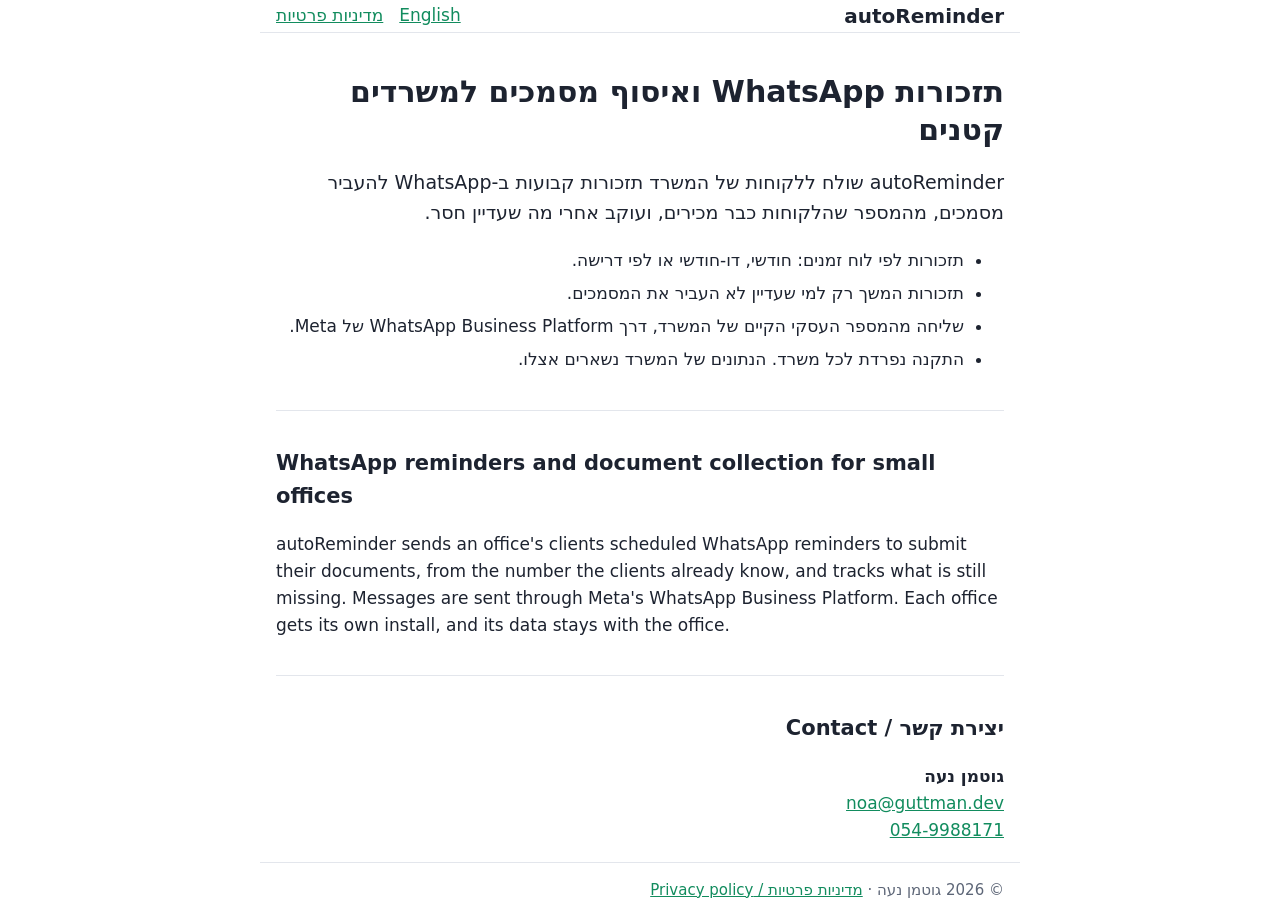
==== index.html @ 76f7b55c "Add the autoReminder business site and privacy policy Co-Authored-By: Claude Opus 5.5 <noreply@anthr" ====
<!doctype html>
<html lang="he" dir="rtl">
  <head>
    <meta charset="utf-8" />
    <meta name="viewport" content="width=device-width, initial-scale=1" />
    <title>autoReminder | גוטמן נעה</title>
    <meta
      name="description"
      content="autoReminder: תזכורות WhatsApp ואיסוף מסמכים למשרדים קטנים. WhatsApp reminders and document collection for small offices."
    />
    <link rel="stylesheet" href="styles.css" />
  </head>
  <body>
    <header class="wrap">
      <p class="brand">autoReminder</p>
      <nav>
        <a href="#en" lang="en">English</a>
        <a href="privacy.html">מדיניות פרטיות</a>
      </nav>
    </header>

    <main class="wrap">
      <section>
        <h1>תזכורות WhatsApp ואיסוף מסמכים למשרדים קטנים</h1>
        <p class="lead">
          autoReminder שולח ללקוחות של המשרד תזכורות קבועות ב-WhatsApp להעביר מסמכים, מהמספר
          שהלקוחות כבר מכירים, ועוקב אחרי מה שעדיין חסר.
        </p>
        <ul class="points">
          <li>תזכורות לפי לוח זמנים: חודשי, דו-חודשי או לפי דרישה.</li>
          <li>תזכורות המשך רק למי שעדיין לא העביר את המסמכים.</li>
          <li>שליחה מהמספר העסקי הקיים של המשרד, דרך WhatsApp Business Platform של Meta.</li>
          <li>התקנה נפרדת לכל משרד. הנתונים של המשרד נשארים אצלו.</li>
        </ul>
      </section>

      <section id="en" lang="en" dir="ltr">
        <h2>WhatsApp reminders and document collection for small offices</h2>
        <p>
          autoReminder sends an office's clients scheduled WhatsApp reminders to submit their
          documents, from the number the clients already know, and tracks what is still missing.
          Messages are sent through Meta's WhatsApp Business Platform. Each office gets its own
          install, and its data stays with the office.
        </p>
      </section>

      <section class="contact">
        <h2>יצירת קשר <span lang="en">/ Contact</span></h2>
        <p>
          <strong>גוטמן נעה</strong><br />
          <a href="mailto:noa@guttman.dev">noa@guttman.dev</a>
          <br />
          <a href="tel:+972549988171" dir="ltr">054-9988171</a>
        </p>
      </section>
    </main>

    <footer class="wrap">
      <p>© 2026 גוטמן נעה · <a href="privacy.html">מדיניות פרטיות / Privacy policy</a></p>
    </footer>
  </body>
</html>
---- styles.css ----
:root {
  --bg: #ffffff;
  --fg: #1d2330;
  --muted: #5d6677;
  --accent: #128c5e;
  --line: #e3e6ec;
  color-scheme: light dark;
}

@media (prefers-color-scheme: dark) {
  :root {
    --bg: #12151b;
    --fg: #e7eaf0;
    --muted: #9aa3b2;
    --accent: #3fc28d;
    --line: #2a2f3a;
  }
}

* {
  box-sizing: border-box;
}

body {
  margin: 0;
  background: var(--bg);
  color: var(--fg);
  font: 17px/1.6 system-ui, -apple-system, 'Segoe UI', Arial, sans-serif;
}

.wrap {
  max-width: 760px;
  margin: 0 auto;
  padding: 0 16px;
}

header {
  display: flex;
  justify-content: space-between;
  align-items: center;
  gap: 16px;
  padding-top: 20px;
  padding-bottom: 20px;
  border-bottom: 1px solid var(--line);
}

header nav {
  display: flex;
  gap: 16px;
}

.brand {
  margin: 0;
  font-weight: 700;
  font-size: 20px;
}

.brand a {
  color: inherit;
  text-decoration: none;
}

a {
  color: var(--accent);
}

h1 {
  font-size: 30px;
  line-height: 1.25;
  margin: 40px 0 16px;
}

h2 {
  font-size: 21px;
  margin: 36px 0 8px;
}

.lead {
  font-size: 19px;
}

.muted {
  color: var(--muted);
}

.points li {
  margin: 6px 0;
}

section + section {
  border-top: 1px solid var(--line);
  margin-top: 36px;
}

footer {
  margin-top: 48px;
  padding-top: 16px;
  padding-bottom: 32px;
  border-top: 1px solid var(--line);
  color: var(--muted);
  font-size: 15px;
}
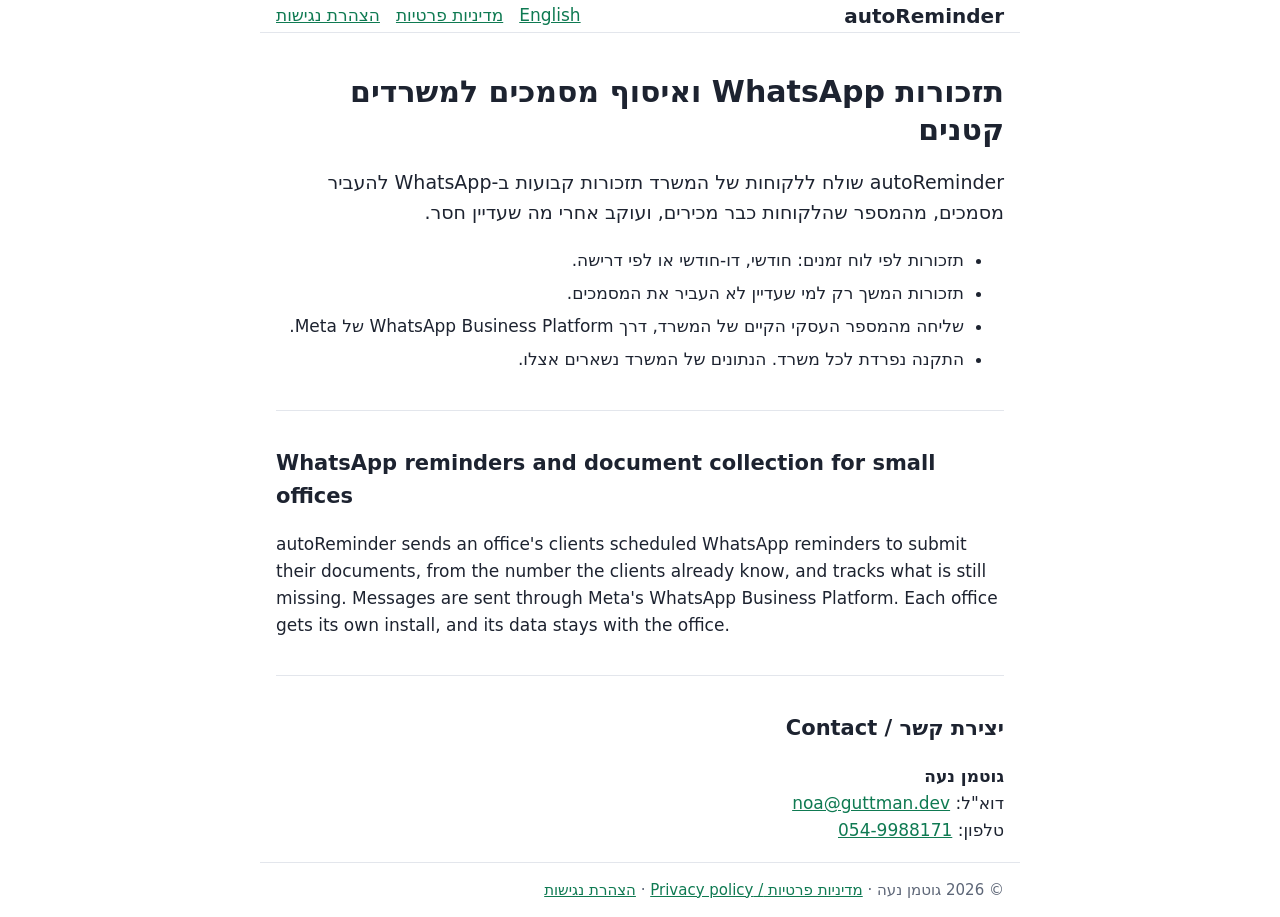
==== commit 3e7d41dd: "Add an accessibility statement and a Hebrew privacy policy, and meet WCAG AA Fix link contrast, add " ====
--- a/index.html
+++ b/index.html
@@ -11,15 +11,17 @@
     <link rel="stylesheet" href="styles.css" />
   </head>
   <body>
+    <a class="skip-link" href="#main">דילוג לתוכן הראשי</a>
     <header class="wrap">
-      <p class="brand">autoReminder</p>
-      <nav>
+      <p class="brand"><a href="./">autoReminder</a></p>
+      <nav aria-label="ניווט ראשי">
         <a href="#en" lang="en">English</a>
         <a href="privacy.html">מדיניות פרטיות</a>
+        <a href="accessibility.html">הצהרת נגישות</a>
       </nav>
     </header>
 
-    <main class="wrap">
+    <main id="main" class="wrap">
       <section>
         <h1>תזכורות WhatsApp ואיסוף מסמכים למשרדים קטנים</h1>
         <p class="lead">
@@ -48,15 +50,18 @@
         <h2>יצירת קשר <span lang="en">/ Contact</span></h2>
         <p>
           <strong>גוטמן נעה</strong><br />
-          <a href="mailto:noa@guttman.dev">noa@guttman.dev</a>
-          <br />
-          <a href="tel:+972549988171" dir="ltr">054-9988171</a>
+          דוא"ל: <a href="mailto:noa@guttman.dev">noa@guttman.dev</a><br />
+          טלפון: <a href="tel:+972549988171" dir="ltr">054-9988171</a>
         </p>
       </section>
     </main>
 
     <footer class="wrap">
-      <p>© 2026 גוטמן נעה · <a href="privacy.html">מדיניות פרטיות / Privacy policy</a></p>
+      <p>
+        © 2026 גוטמן נעה ·
+        <a href="privacy.html">מדיניות פרטיות <span lang="en">/ Privacy policy</span></a> ·
+        <a href="accessibility.html">הצהרת נגישות</a>
+      </p>
     </footer>
   </body>
 </html>
--- a/styles.css
+++ b/styles.css
@@ -2,7 +2,7 @@
   --bg: #ffffff;
   --fg: #1d2330;
   --muted: #5d6677;
-  --accent: #128c5e;
+  --accent: #0f7a52;
   --line: #e3e6ec;
   color-scheme: light dark;
 }
@@ -100,3 +100,38 @@
   color: var(--muted);
   font-size: 15px;
 }
+
+a:hover {
+  text-decoration-thickness: 2px;
+}
+
+:focus-visible {
+  outline: 3px solid var(--accent);
+  outline-offset: 2px;
+  border-radius: 2px;
+}
+
+.skip-link {
+  position: absolute;
+  inset-inline-start: 8px;
+  top: -48px;
+  padding: 8px 12px;
+  background: var(--fg);
+  color: var(--bg);
+  z-index: 10;
+}
+
+.skip-link:focus {
+  top: 8px;
+}
+
+header nav {
+  flex-wrap: wrap;
+}
+
+@media (prefers-reduced-motion: reduce) {
+  * {
+    scroll-behavior: auto !important;
+    transition: none !important;
+  }
+}
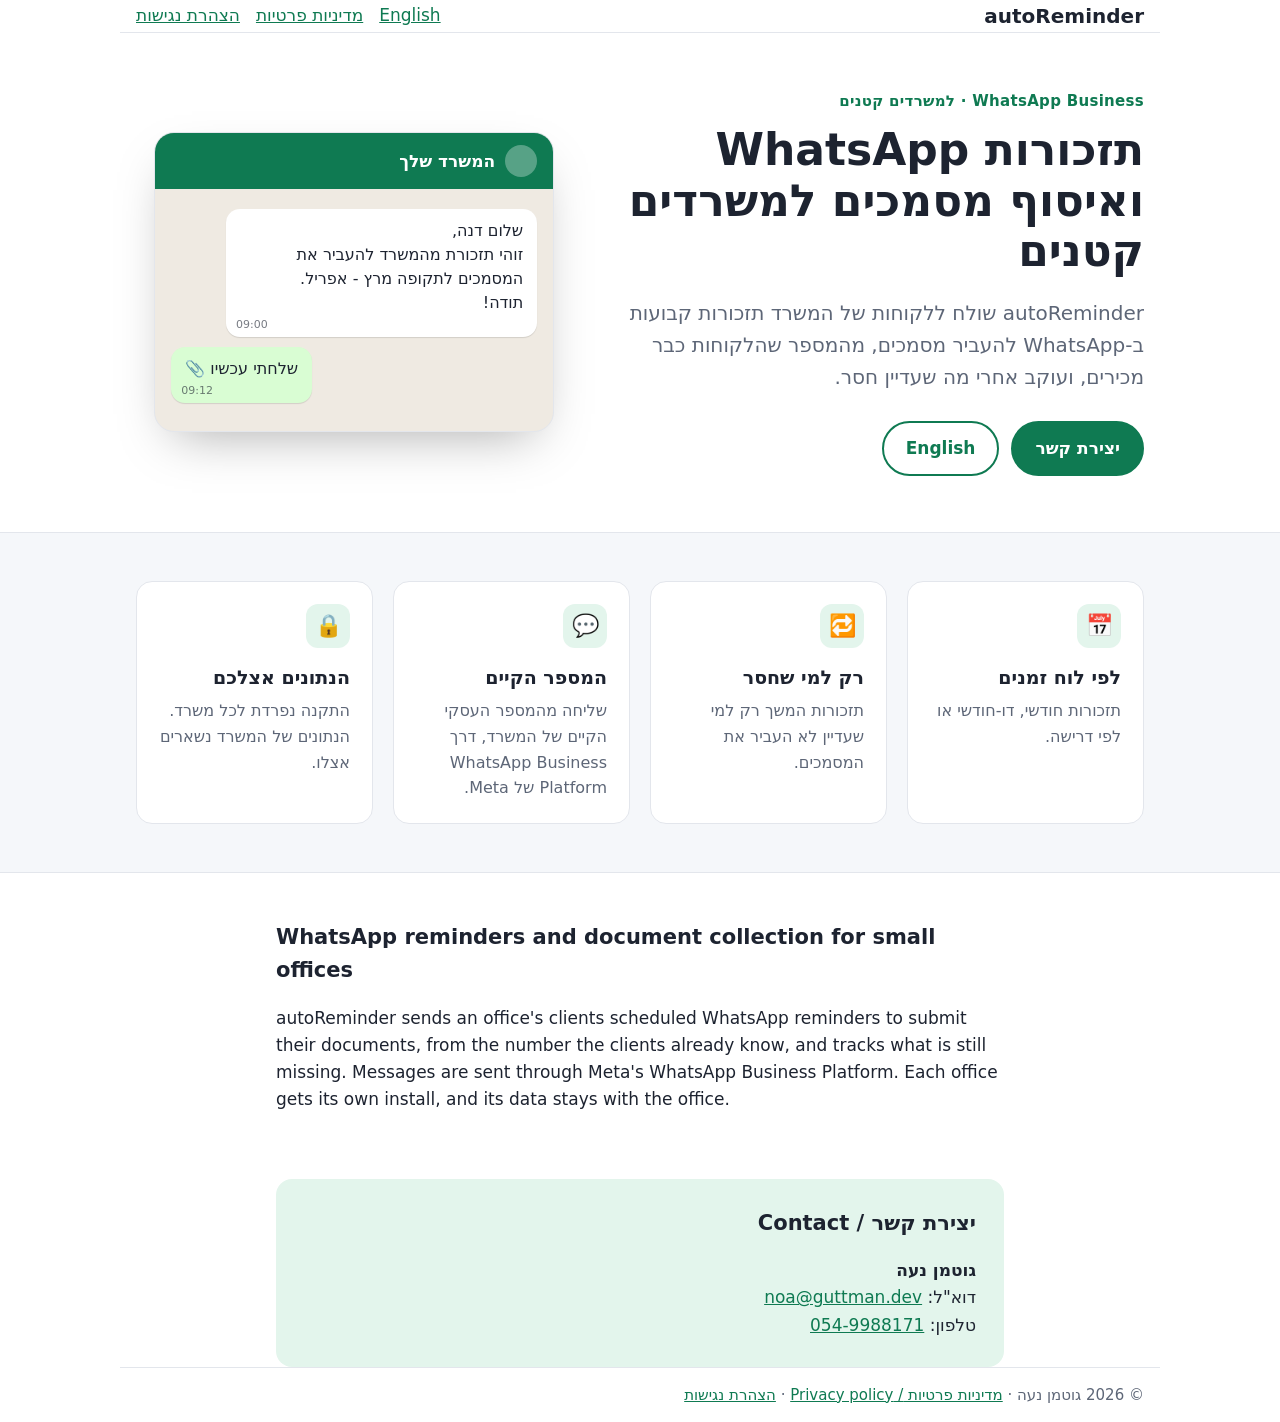
==== commit a38e83c7: "Redesign the home page: hero with a sample reminder, feature cards, contact card Co-Authored-By: Cla" ====
--- a/index.html
+++ b/index.html
@@ -21,22 +21,59 @@
       </nav>
     </header>
 
-    <main id="main" class="wrap">
-      <section>
-        <h1>תזכורות WhatsApp ואיסוף מסמכים למשרדים קטנים</h1>
-        <p class="lead">
-          autoReminder שולח ללקוחות של המשרד תזכורות קבועות ב-WhatsApp להעביר מסמכים, מהמספר
-          שהלקוחות כבר מכירים, ועוקב אחרי מה שעדיין חסר.
-        </p>
-        <ul class="points">
-          <li>תזכורות לפי לוח זמנים: חודשי, דו-חודשי או לפי דרישה.</li>
-          <li>תזכורות המשך רק למי שעדיין לא העביר את המסמכים.</li>
-          <li>שליחה מהמספר העסקי הקיים של המשרד, דרך WhatsApp Business Platform של Meta.</li>
-          <li>התקנה נפרדת לכל משרד. הנתונים של המשרד נשארים אצלו.</li>
+    <main id="main">
+      <section class="hero wrap">
+        <div class="hero-text">
+          <p class="eyebrow">WhatsApp Business · <span lang="he">למשרדים קטנים</span></p>
+          <h1>תזכורות WhatsApp ואיסוף מסמכים למשרדים קטנים</h1>
+          <p class="lead">
+            autoReminder שולח ללקוחות של המשרד תזכורות קבועות ב-WhatsApp להעביר מסמכים, מהמספר
+            שהלקוחות כבר מכירים, ועוקב אחרי מה שעדיין חסר.
+          </p>
+          <p class="cta-row">
+            <a class="button" href="#contact">יצירת קשר</a>
+            <a class="button ghost" href="#en" lang="en">English</a>
+          </p>
+        </div>
+
+        <div class="chat" role="img" aria-label="דוגמה להודעת תזכורת ב-WhatsApp">
+          <div class="chat-bar"><span class="avatar" aria-hidden="true"></span>המשרד שלך</div>
+          <div class="chat-body">
+            <p class="bubble in">
+              שלום דנה,<br />זוהי תזכורת מהמשרד להעביר את המסמכים לתקופה מרץ - אפריל.<br />תודה!
+              <span class="time">09:00</span>
+            </p>
+            <p class="bubble out">שלחתי עכשיו 📎<span class="time">09:12</span></p>
+          </div>
+        </div>
+      </section>
+
+      <section class="band">
+        <ul class="features wrap">
+          <li>
+            <span class="icon" aria-hidden="true">📅</span>
+            <h2>לפי לוח זמנים</h2>
+            <p>תזכורות חודשי, דו-חודשי או לפי דרישה.</p>
+          </li>
+          <li>
+            <span class="icon" aria-hidden="true">🔁</span>
+            <h2>רק למי שחסר</h2>
+            <p>תזכורות המשך רק למי שעדיין לא העביר את המסמכים.</p>
+          </li>
+          <li>
+            <span class="icon" aria-hidden="true">💬</span>
+            <h2>המספר הקיים</h2>
+            <p>שליחה מהמספר העסקי הקיים של המשרד, דרך WhatsApp Business Platform של Meta.</p>
+          </li>
+          <li>
+            <span class="icon" aria-hidden="true">🔒</span>
+            <h2>הנתונים אצלכם</h2>
+            <p>התקנה נפרדת לכל משרד. הנתונים של המשרד נשארים אצלו.</p>
+          </li>
         </ul>
       </section>
 
-      <section id="en" lang="en" dir="ltr">
+      <section id="en" lang="en" dir="ltr" class="wrap en">
         <h2>WhatsApp reminders and document collection for small offices</h2>
         <p>
           autoReminder sends an office's clients scheduled WhatsApp reminders to submit their
@@ -46,13 +83,15 @@
         </p>
       </section>
 
-      <section class="contact">
-        <h2>יצירת קשר <span lang="en">/ Contact</span></h2>
-        <p>
-          <strong>גוטמן נעה</strong><br />
-          דוא"ל: <a href="mailto:noa@guttman.dev">noa@guttman.dev</a><br />
-          טלפון: <a href="tel:+972549988171" dir="ltr">054-9988171</a>
-        </p>
+      <section id="contact" class="wrap">
+        <div class="contact">
+          <h2>יצירת קשר <span lang="en">/ Contact</span></h2>
+          <p>
+            <strong>גוטמן נעה</strong><br />
+            דוא"ל: <a href="mailto:noa@guttman.dev">noa@guttman.dev</a><br />
+            טלפון: <a href="tel:+972549988171" dir="ltr">054-9988171</a>
+          </p>
+        </div>
       </section>
     </main>
 
--- a/styles.css
+++ b/styles.css
@@ -135,3 +135,247 @@
     transition: none !important;
   }
 }
+
+/* home page */
+:root {
+  --surface: #f5f7fa;
+  --accent-soft: #e3f5ec;
+  --bubble-in: #ffffff;
+  --bubble-out: #d9fdd3;
+  --chat-bg: #efeae2;
+  --chat-fg: #1d2330;
+}
+
+@media (prefers-color-scheme: dark) {
+  :root {
+    --surface: #181c24;
+    --accent-soft: #14301f;
+    --bubble-in: #202c33;
+    --bubble-out: #005c4b;
+    --chat-bg: #0b141a;
+    --chat-fg: #e9edef;
+  }
+}
+
+header {
+  position: sticky;
+  top: 0;
+  z-index: 5;
+  background: color-mix(in srgb, var(--bg) 88%, transparent);
+  backdrop-filter: blur(8px);
+}
+
+.hero {
+  display: grid;
+  grid-template-columns: 1.2fr 1fr;
+  align-items: center;
+  gap: 48px;
+  padding-top: 56px;
+  padding-bottom: 56px;
+}
+
+.eyebrow {
+  margin: 0 0 12px;
+  color: var(--accent);
+  font-weight: 600;
+  font-size: 15px;
+  letter-spacing: 0.02em;
+}
+
+.hero h1 {
+  font-size: clamp(30px, 5vw, 44px);
+  line-height: 1.15;
+  margin: 0 0 20px;
+}
+
+.hero .lead {
+  font-size: 20px;
+  color: var(--muted);
+  margin: 0 0 28px;
+}
+
+.cta-row {
+  display: flex;
+  flex-wrap: wrap;
+  gap: 12px;
+  margin: 0;
+}
+
+.button {
+  display: inline-block;
+  padding: 12px 22px;
+  border-radius: 999px;
+  background: var(--accent);
+  color: var(--bg);
+  font-weight: 600;
+  text-decoration: none;
+  border: 2px solid var(--accent);
+}
+
+.button.ghost {
+  background: transparent;
+  color: var(--accent);
+}
+
+.button:hover {
+  text-decoration: none;
+  filter: brightness(1.08);
+}
+
+.chat {
+  border-radius: 20px;
+  overflow: hidden;
+  background: var(--chat-bg);
+  color: var(--chat-fg);
+  box-shadow: 0 20px 50px -20px rgb(0 0 0 / 0.35);
+  border: 1px solid var(--line);
+}
+
+.chat-bar {
+  display: flex;
+  align-items: center;
+  gap: 10px;
+  padding: 12px 16px;
+  background: #0f7a52;
+  color: #fff;
+  font-weight: 600;
+}
+
+.avatar {
+  width: 32px;
+  height: 32px;
+  border-radius: 50%;
+  background: rgb(255 255 255 / 0.3);
+}
+
+.chat-body {
+  display: flex;
+  flex-direction: column;
+  gap: 10px;
+  padding: 20px 16px 28px;
+}
+
+.bubble {
+  position: relative;
+  margin: 0;
+  max-width: 85%;
+  padding: 10px 14px 22px;
+  border-radius: 14px;
+  font-size: 16px;
+  line-height: 1.5;
+  box-shadow: 0 1px 1px rgb(0 0 0 / 0.12);
+}
+
+.bubble.in {
+  align-self: flex-start;
+  background: var(--bubble-in);
+}
+
+.bubble.out {
+  align-self: flex-end;
+  background: var(--bubble-out);
+}
+
+.bubble .time {
+  position: absolute;
+  inset-inline-end: 10px;
+  bottom: 4px;
+  font-size: 11px;
+  opacity: 0.6;
+}
+
+.band {
+  background: var(--surface);
+  border-block: 1px solid var(--line);
+}
+
+.features {
+  list-style: none;
+  display: grid;
+  grid-template-columns: repeat(auto-fit, minmax(200px, 1fr));
+  gap: 20px;
+  margin-block: 0;
+  padding-block: 48px;
+}
+
+.features li {
+  margin: 0;
+  padding: 22px;
+  background: var(--bg);
+  border: 1px solid var(--line);
+  border-radius: 16px;
+}
+
+.features .icon {
+  display: grid;
+  place-items: center;
+  width: 44px;
+  height: 44px;
+  border-radius: 12px;
+  background: var(--accent-soft);
+  font-size: 22px;
+}
+
+.features h2 {
+  font-size: 19px;
+  margin: 14px 0 6px;
+}
+
+.features p {
+  margin: 0;
+  color: var(--muted);
+  font-size: 16px;
+}
+
+.en {
+  padding-block: 48px 8px;
+}
+
+.en h2 {
+  margin-top: 0;
+}
+
+main section + section {
+  border-top: 0;
+  margin-top: 0;
+}
+
+.contact {
+  margin: 40px 0 0;
+  padding: 28px;
+  background: var(--accent-soft);
+  border-radius: 16px;
+}
+
+.contact h2 {
+  margin-top: 0;
+}
+
+.contact p {
+  margin-bottom: 0;
+}
+
+@media (max-width: 720px) {
+  .hero {
+    grid-template-columns: 1fr;
+    gap: 32px;
+    padding-top: 32px;
+    padding-bottom: 40px;
+  }
+}
+
+.hero.wrap,
+.features.wrap {
+  max-width: 1040px;
+}
+
+.chat {
+  max-width: 400px;
+  width: 100%;
+  justify-self: center;
+}
+
+body:has(.hero) header.wrap,
+body:has(.hero) footer.wrap {
+  max-width: 1040px;
+}
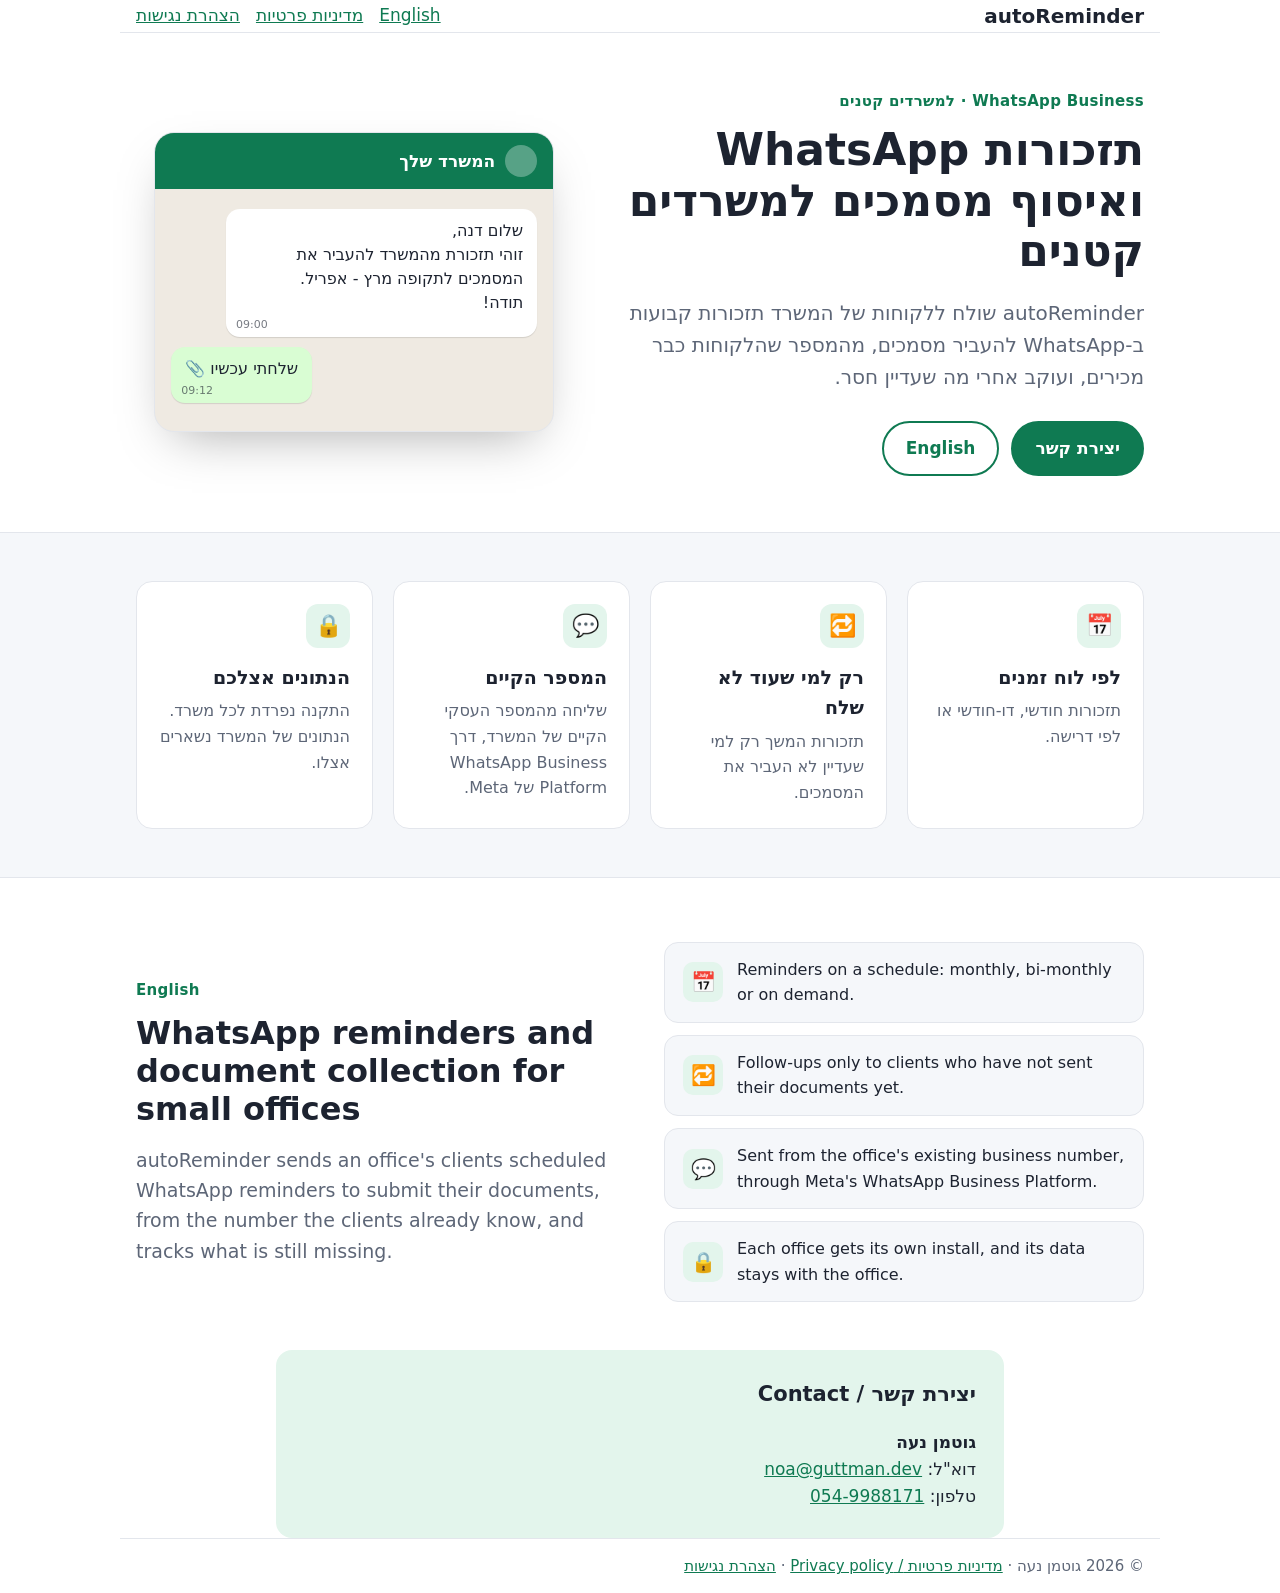
==== commit ed337918: "Style the English section and reword the second feature card Co-Authored-By: Claude Sonnet 5.5 <nore" ====
--- a/index.html
+++ b/index.html
@@ -57,7 +57,7 @@
           </li>
           <li>
             <span class="icon" aria-hidden="true">🔁</span>
-            <h2>רק למי שחסר</h2>
+            <h2>רק למי שעוד לא שלח</h2>
             <p>תזכורות המשך רק למי שעדיין לא העביר את המסמכים.</p>
           </li>
           <li>
@@ -73,14 +73,36 @@
         </ul>
       </section>
 
-      <section id="en" lang="en" dir="ltr" class="wrap en">
-        <h2>WhatsApp reminders and document collection for small offices</h2>
-        <p>
-          autoReminder sends an office's clients scheduled WhatsApp reminders to submit their
-          documents, from the number the clients already know, and tracks what is still missing.
-          Messages are sent through Meta's WhatsApp Business Platform. Each office gets its own
-          install, and its data stays with the office.
-        </p>
+      <section id="en" lang="en" dir="ltr" class="band-en">
+        <div class="en wrap">
+          <div class="en-text">
+            <p class="eyebrow">English</p>
+            <h2>WhatsApp reminders and document collection for small offices</h2>
+            <p class="lead">
+              autoReminder sends an office's clients scheduled WhatsApp reminders to submit their
+              documents, from the number the clients already know, and tracks what is still
+              missing.
+            </p>
+          </div>
+          <ul class="en-points">
+            <li>
+              <span class="icon" aria-hidden="true">📅</span>
+              <p>Reminders on a schedule: monthly, bi-monthly or on demand.</p>
+            </li>
+            <li>
+              <span class="icon" aria-hidden="true">🔁</span>
+              <p>Follow-ups only to clients who have not sent their documents yet.</p>
+            </li>
+            <li>
+              <span class="icon" aria-hidden="true">💬</span>
+              <p>Sent from the office's existing business number, through Meta's WhatsApp Business Platform.</p>
+            </li>
+            <li>
+              <span class="icon" aria-hidden="true">🔒</span>
+              <p>Each office gets its own install, and its data stays with the office.</p>
+            </li>
+          </ul>
+        </div>
       </section>
 
       <section id="contact" class="wrap">
--- a/styles.css
+++ b/styles.css
@@ -327,12 +327,62 @@
   font-size: 16px;
 }
 
+.band-en {
+  margin-top: 56px;
+}
+
 .en {
-  padding-block: 48px 8px;
+  display: grid;
+  grid-template-columns: 1fr 1fr;
+  gap: 48px;
+  align-items: center;
+  max-width: 1040px;
+  padding-block: 8px;
 }
 
 .en h2 {
-  margin-top: 0;
+  font-size: clamp(24px, 3.5vw, 32px);
+  line-height: 1.2;
+  margin: 0 0 16px;
+}
+
+.en .lead {
+  color: var(--muted);
+  margin: 0;
+}
+
+.en-points {
+  list-style: none;
+  display: grid;
+  gap: 12px;
+  margin: 0;
+  padding: 0;
+}
+
+.en-points li {
+  display: flex;
+  align-items: center;
+  gap: 14px;
+  padding: 14px 18px;
+  background: var(--surface);
+  border: 1px solid var(--line);
+  border-radius: 14px;
+}
+
+.en-points .icon {
+  flex: none;
+  display: grid;
+  place-items: center;
+  width: 40px;
+  height: 40px;
+  border-radius: 10px;
+  background: var(--accent-soft);
+  font-size: 20px;
+}
+
+.en-points p {
+  margin: 0;
+  font-size: 16px;
 }
 
 main section + section {
@@ -379,3 +429,10 @@
 body:has(.hero) footer.wrap {
   max-width: 1040px;
 }
+
+@media (max-width: 720px) {
+  .en {
+    grid-template-columns: 1fr;
+    gap: 24px;
+  }
+}
